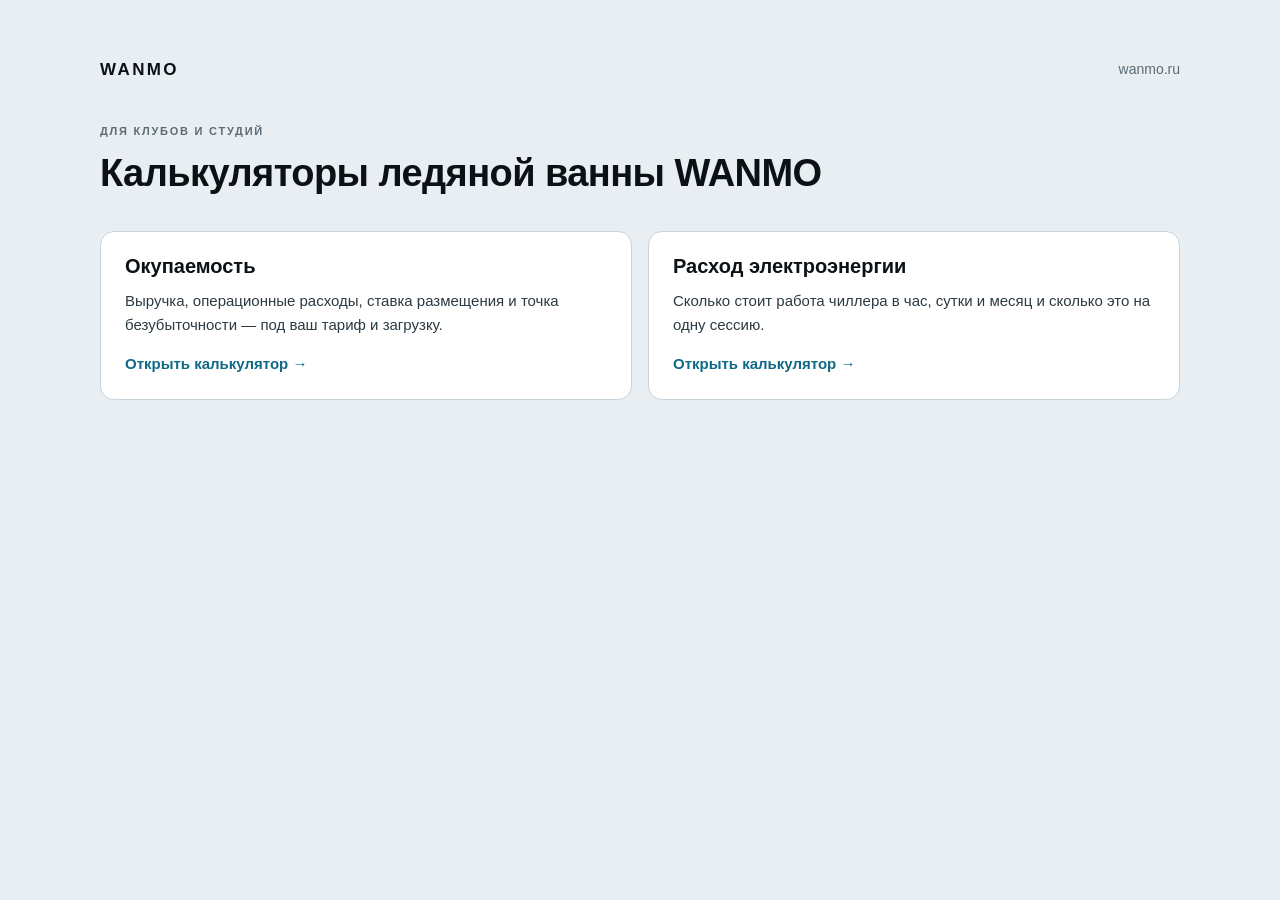
==== index.html @ ace371a5 "Add index.html" ====
<!doctype html>
<html lang="ru">
<head>
<meta charset="utf-8">
<meta name="viewport" content="width=device-width,initial-scale=1">
<title>WANMO — калькуляторы для клубов</title>
<meta name="description" content="Калькулятор окупаемости и калькулятор расхода электроэнергии ледяной ванны WANMO.">
<style>
  html,body{margin:0;background:#e9eef2}
  .wm{
    --surface:#fff;--ink:#0b1115;--ink-2:#2b3a43;--muted:#5c6c77;--hair:#c8d5dd;--accent:#0e6a86;
    font-family:"Segoe UI",-apple-system,BlinkMacSystemFont,"Helvetica Neue",Roboto,Arial,sans-serif;
    font-size:16px;line-height:1.6;color:var(--ink);
    padding:clamp(1.5rem,5vw,3.5rem) 16px;-webkit-font-smoothing:antialiased;
  }
  .wm *{box-sizing:border-box}
  .wm h1,.wm h2,.wm p{margin:0}
  .wm-in{max-width:1080px;margin:0 auto}
  .wm-top{display:flex;justify-content:space-between;align-items:center;gap:1rem;margin-bottom:clamp(1.5rem,4vw,2.5rem)}
  .wm-mark{font-weight:700;letter-spacing:.14em;text-transform:uppercase;font-size:1.0625rem;color:var(--ink);text-decoration:none}
  .wm-site{font-size:.875rem;color:var(--muted);text-decoration:none}
  .wm-eyebrow{font-size:.6875rem;letter-spacing:.16em;text-transform:uppercase;color:var(--muted);font-weight:600}
  .wm h1{font-size:clamp(1.6rem,1.15rem + 1.6vw,2.375rem);font-weight:700;line-height:1.12;letter-spacing:-.015em;margin:.7rem 0 clamp(1.5rem,3vw,2.25rem)}
  .wm-cards{display:grid;gap:1rem;grid-template-columns:1fr}
  @media (min-width:720px){.wm-cards{grid-template-columns:1fr 1fr}}
  .wm-card{display:flex;flex-direction:column;gap:.6rem;background:var(--surface);border:1px solid var(--hair);border-radius:14px;padding:1.4rem 1.5rem;text-decoration:none;color:inherit}
  .wm-card:hover{border-color:var(--accent)}
  .wm-card:focus-visible{outline:2px solid var(--accent);outline-offset:2px}
  .wm-card h2{font-size:1.25rem;font-weight:700;line-height:1.25}
  .wm-card p{font-size:.9375rem;color:var(--ink-2)}
  .wm-go{margin-top:auto;padding-top:.4rem;font-weight:700;font-size:.9375rem;color:var(--accent)}
</style>
</head>
<body>
<div class="wm">
  <div class="wm-in">
    <div class="wm-top">
      <a class="wm-mark" href="https://wanmo.ru">WANMO</a>
      <a class="wm-site" href="https://wanmo.ru">wanmo.ru</a>
    </div>
    <p class="wm-eyebrow">Для клубов и студий</p>
    <h1>Калькуляторы ледяной ванны WANMO</h1>
    <div class="wm-cards">
      <a class="wm-card" href="okupaemost/">
        <h2>Окупаемость</h2>
        <p>Выручка, операционные расходы, ставка размещения и точка безубыточности — под ваш тариф и загрузку.</p>
        <span class="wm-go">Открыть калькулятор →</span>
      </a>
      <a class="wm-card" href="elektrichestvo/">
        <h2>Расход электроэнергии</h2>
        <p>Сколько стоит работа чиллера в час, сутки и месяц и сколько это на одну сессию.</p>
        <span class="wm-go">Открыть калькулятор →</span>
      </a>
    </div>
  </div>
</div>
</body>
</html>
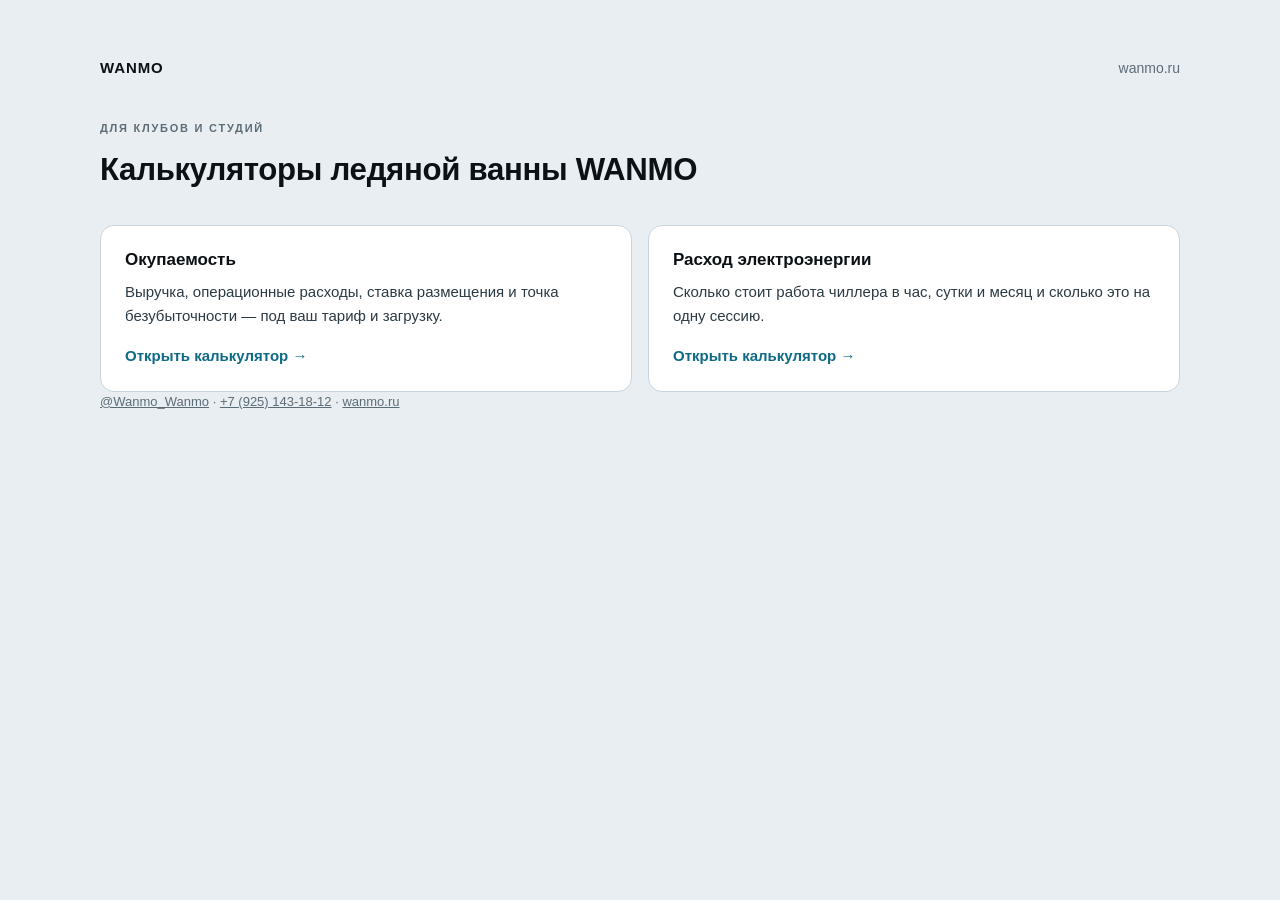
==== commit 4a84a426: "Update index.html" ====
--- a/index.html
+++ b/index.html
@@ -5,11 +5,14 @@
 <meta name="viewport" content="width=device-width,initial-scale=1">
 <title>WANMO — калькуляторы для клубов</title>
 <meta name="description" content="Калькулятор окупаемости и калькулятор расхода электроэнергии ледяной ванны WANMO.">
+<link rel="stylesheet" href="fonts/fonts.css">
 <style>
   html,body{margin:0;background:#e9eef2}
   .wm{
     --surface:#fff;--ink:#0b1115;--ink-2:#2b3a43;--muted:#5c6c77;--hair:#c8d5dd;--accent:#0e6a86;
-    font-family:"Segoe UI",-apple-system,BlinkMacSystemFont,"Helvetica Neue",Roboto,Arial,sans-serif;
+    --sans:"Manrope","Segoe UI",-apple-system,BlinkMacSystemFont,"Helvetica Neue",Arial,sans-serif;
+    --display:"Unbounded","Manrope","Segoe UI",-apple-system,BlinkMacSystemFont,Arial,sans-serif;
+    font-family:var(--sans);
     font-size:16px;line-height:1.6;color:var(--ink);
     padding:clamp(1.5rem,5vw,3.5rem) 16px;-webkit-font-smoothing:antialiased;
   }
@@ -17,18 +20,20 @@
   .wm h1,.wm h2,.wm p{margin:0}
   .wm-in{max-width:1080px;margin:0 auto}
   .wm-top{display:flex;justify-content:space-between;align-items:center;gap:1rem;margin-bottom:clamp(1.5rem,4vw,2.5rem)}
-  .wm-mark{font-weight:700;letter-spacing:.14em;text-transform:uppercase;font-size:1.0625rem;color:var(--ink);text-decoration:none}
+  .wm-mark{font-family:var(--display);font-weight:700;letter-spacing:.06em;font-size:.9375rem;text-transform:uppercase;color:var(--ink);text-decoration:none}
   .wm-site{font-size:.875rem;color:var(--muted);text-decoration:none}
   .wm-eyebrow{font-size:.6875rem;letter-spacing:.16em;text-transform:uppercase;color:var(--muted);font-weight:600}
-  .wm h1{font-size:clamp(1.6rem,1.15rem + 1.6vw,2.375rem);font-weight:700;line-height:1.12;letter-spacing:-.015em;margin:.7rem 0 clamp(1.5rem,3vw,2.25rem)}
+  .wm h1{font-family:var(--display);font-size:clamp(1.3rem,.95rem + 1.35vw,1.95rem);font-weight:700;line-height:1.25;letter-spacing:-.01em;margin:.8rem 0 clamp(1.5rem,3vw,2.25rem)}
   .wm-cards{display:grid;gap:1rem;grid-template-columns:1fr}
   @media (min-width:720px){.wm-cards{grid-template-columns:1fr 1fr}}
   .wm-card{display:flex;flex-direction:column;gap:.6rem;background:var(--surface);border:1px solid var(--hair);border-radius:14px;padding:1.4rem 1.5rem;text-decoration:none;color:inherit}
   .wm-card:hover{border-color:var(--accent)}
   .wm-card:focus-visible{outline:2px solid var(--accent);outline-offset:2px}
-  .wm-card h2{font-size:1.25rem;font-weight:700;line-height:1.25}
+  .wm-card h2{font-family:var(--display);font-size:1.0625rem;font-weight:700;line-height:1.3}
   .wm-card p{font-size:.9375rem;color:var(--ink-2)}
   .wm-go{margin-top:auto;padding-top:.4rem;font-weight:700;font-size:.9375rem;color:var(--accent)}
+  .wm-contacts{font-size:.8125rem;color:var(--muted);margin-top:1.5rem}
+  .wm-contacts a{color:inherit}
 </style>
 </head>
 <body>
@@ -52,6 +57,7 @@
         <span class="wm-go">Открыть калькулятор →</span>
       </a>
     </div>
+    <p class="wm-contacts"><a href="https://t.me/Wanmo_Wanmo">@Wanmo_Wanmo</a> · <a href="tel:+79251431812">+7 (925) 143-18-12</a> · <a href="https://wanmo.ru">wanmo.ru</a></p>
   </div>
 </div>
 </body>
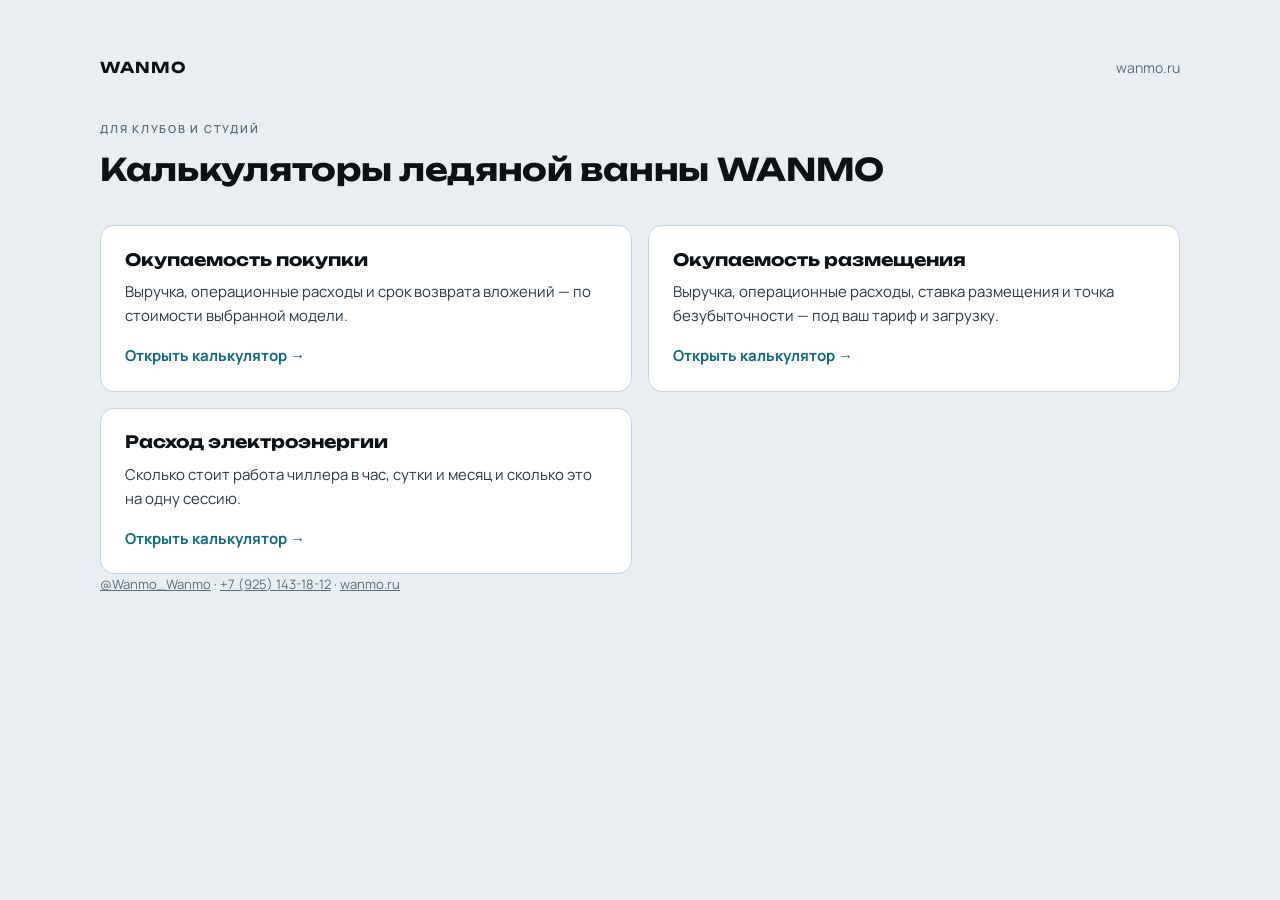
==== commit 6a2cc03c: "Главная: добавлен калькулятор окупаемости покупки" ====
--- a/index.html
+++ b/index.html
@@ -46,8 +46,13 @@
     <p class="wm-eyebrow">Для клубов и студий</p>
     <h1>Калькуляторы ледяной ванны WANMO</h1>
     <div class="wm-cards">
+      <a class="wm-card" href="pokupka/">
+        <h2>Окупаемость покупки</h2>
+        <p>Выручка, операционные расходы и срок возврата вложений — по стоимости выбранной модели.</p>
+        <span class="wm-go">Открыть калькулятор →</span>
+      </a>
       <a class="wm-card" href="okupaemost/">
-        <h2>Окупаемость</h2>
+        <h2>Окупаемость размещения</h2>
         <p>Выручка, операционные расходы, ставка размещения и точка безубыточности — под ваш тариф и загрузку.</p>
         <span class="wm-go">Открыть калькулятор →</span>
       </a>
--- a/fonts/fonts.css
+++ b/fonts/fonts.css
@@ -0,0 +1,16 @@
+@font-face{font-family:"Manrope";font-style:normal;font-weight:400;font-display:swap;src:url(manrope-400-cyrillic-ext.woff2) format("woff2");unicode-range:U+0460-052F, U+1C80-1C8A, U+20B4, U+2DE0-2DFF, U+A640-A69F, U+FE2E-FE2F}
+@font-face{font-family:"Manrope";font-style:normal;font-weight:400;font-display:swap;src:url(manrope-400-cyrillic.woff2) format("woff2");unicode-range:U+0301, U+0400-045F, U+0490-0491, U+04B0-04B1, U+2116}
+@font-face{font-family:"Manrope";font-style:normal;font-weight:400;font-display:swap;src:url(manrope-400-latin-ext.woff2) format("woff2");unicode-range:U+0100-02BA, U+02BD-02C5, U+02C7-02CC, U+02CE-02D7, U+02DD-02FF, U+0304, U+0308, U+0329, U+1D00-1DBF, U+1E00-1E9F, U+1EF2-1EFF, U+2020, U+20A0-20AB, U+20AD-20C0, U+2113, U+2C60-2C7F, U+A720-A7FF}
+@font-face{font-family:"Manrope";font-style:normal;font-weight:400;font-display:swap;src:url(manrope-400-latin.woff2) format("woff2");unicode-range:U+0000-00FF, U+0131, U+0152-0153, U+02BB-02BC, U+02C6, U+02DA, U+02DC, U+0304, U+0308, U+0329, U+2000-206F, U+20AC, U+2122, U+2191, U+2193, U+2212, U+2215, U+FEFF, U+FFFD}
+@font-face{font-family:"Manrope";font-style:normal;font-weight:600;font-display:swap;src:url(manrope-600-cyrillic-ext.woff2) format("woff2");unicode-range:U+0460-052F, U+1C80-1C8A, U+20B4, U+2DE0-2DFF, U+A640-A69F, U+FE2E-FE2F}
+@font-face{font-family:"Manrope";font-style:normal;font-weight:600;font-display:swap;src:url(manrope-600-cyrillic.woff2) format("woff2");unicode-range:U+0301, U+0400-045F, U+0490-0491, U+04B0-04B1, U+2116}
+@font-face{font-family:"Manrope";font-style:normal;font-weight:600;font-display:swap;src:url(manrope-600-latin-ext.woff2) format("woff2");unicode-range:U+0100-02BA, U+02BD-02C5, U+02C7-02CC, U+02CE-02D7, U+02DD-02FF, U+0304, U+0308, U+0329, U+1D00-1DBF, U+1E00-1E9F, U+1EF2-1EFF, U+2020, U+20A0-20AB, U+20AD-20C0, U+2113, U+2C60-2C7F, U+A720-A7FF}
+@font-face{font-family:"Manrope";font-style:normal;font-weight:600;font-display:swap;src:url(manrope-600-latin.woff2) format("woff2");unicode-range:U+0000-00FF, U+0131, U+0152-0153, U+02BB-02BC, U+02C6, U+02DA, U+02DC, U+0304, U+0308, U+0329, U+2000-206F, U+20AC, U+2122, U+2191, U+2193, U+2212, U+2215, U+FEFF, U+FFFD}
+@font-face{font-family:"Manrope";font-style:normal;font-weight:700;font-display:swap;src:url(manrope-700-cyrillic-ext.woff2) format("woff2");unicode-range:U+0460-052F, U+1C80-1C8A, U+20B4, U+2DE0-2DFF, U+A640-A69F, U+FE2E-FE2F}
+@font-face{font-family:"Manrope";font-style:normal;font-weight:700;font-display:swap;src:url(manrope-700-cyrillic.woff2) format("woff2");unicode-range:U+0301, U+0400-045F, U+0490-0491, U+04B0-04B1, U+2116}
+@font-face{font-family:"Manrope";font-style:normal;font-weight:700;font-display:swap;src:url(manrope-700-latin-ext.woff2) format("woff2");unicode-range:U+0100-02BA, U+02BD-02C5, U+02C7-02CC, U+02CE-02D7, U+02DD-02FF, U+0304, U+0308, U+0329, U+1D00-1DBF, U+1E00-1E9F, U+1EF2-1EFF, U+2020, U+20A0-20AB, U+20AD-20C0, U+2113, U+2C60-2C7F, U+A720-A7FF}
+@font-face{font-family:"Manrope";font-style:normal;font-weight:700;font-display:swap;src:url(manrope-700-latin.woff2) format("woff2");unicode-range:U+0000-00FF, U+0131, U+0152-0153, U+02BB-02BC, U+02C6, U+02DA, U+02DC, U+0304, U+0308, U+0329, U+2000-206F, U+20AC, U+2122, U+2191, U+2193, U+2212, U+2215, U+FEFF, U+FFFD}
+@font-face{font-family:"Unbounded";font-style:normal;font-weight:700;font-display:swap;src:url(unbounded-700-cyrillic-ext.woff2) format("woff2");unicode-range:U+0460-052F, U+1C80-1C8A, U+20B4, U+2DE0-2DFF, U+A640-A69F, U+FE2E-FE2F}
+@font-face{font-family:"Unbounded";font-style:normal;font-weight:700;font-display:swap;src:url(unbounded-700-cyrillic.woff2) format("woff2");unicode-range:U+0301, U+0400-045F, U+0490-0491, U+04B0-04B1, U+2116}
+@font-face{font-family:"Unbounded";font-style:normal;font-weight:700;font-display:swap;src:url(unbounded-700-latin-ext.woff2) format("woff2");unicode-range:U+0100-02BA, U+02BD-02C5, U+02C7-02CC, U+02CE-02D7, U+02DD-02FF, U+0304, U+0308, U+0329, U+1D00-1DBF, U+1E00-1E9F, U+1EF2-1EFF, U+2020, U+20A0-20AB, U+20AD-20C0, U+2113, U+2C60-2C7F, U+A720-A7FF}
+@font-face{font-family:"Unbounded";font-style:normal;font-weight:700;font-display:swap;src:url(unbounded-700-latin.woff2) format("woff2");unicode-range:U+0000-00FF, U+0131, U+0152-0153, U+02BB-02BC, U+02C6, U+02DA, U+02DC, U+0304, U+0308, U+0329, U+2000-206F, U+20AC, U+2122, U+2191, U+2193, U+2212, U+2215, U+FEFF, U+FFFD}
